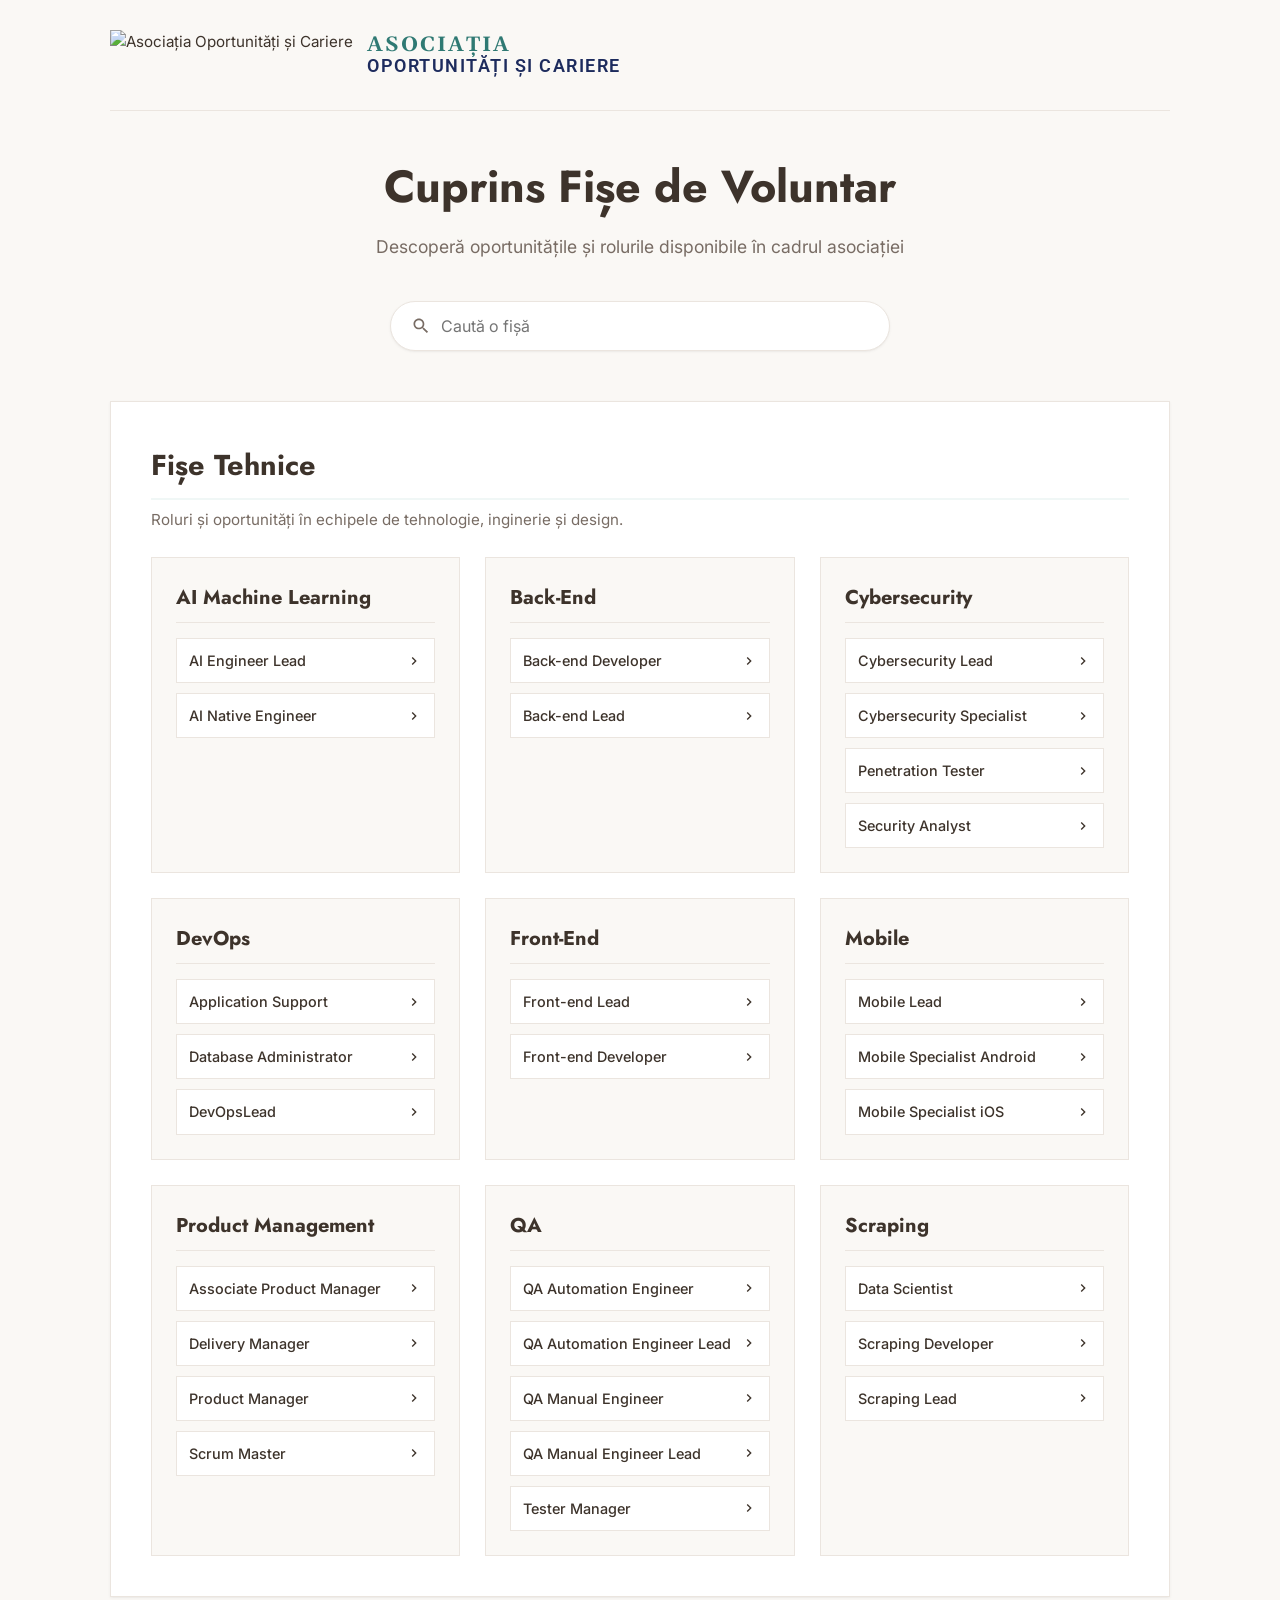
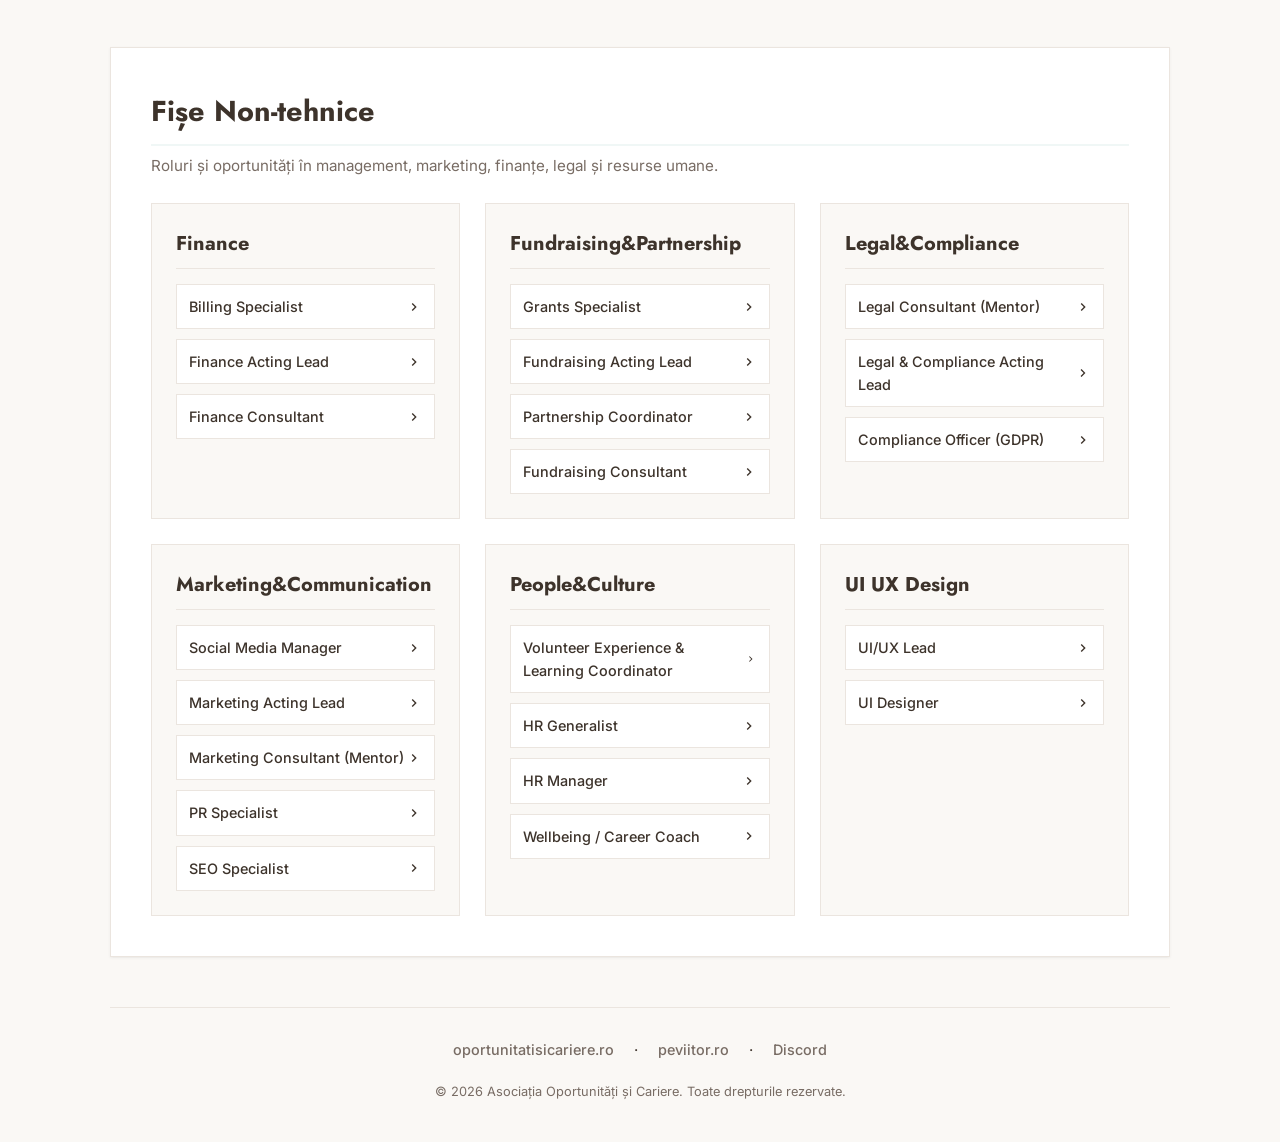
==== index.html @ 0ad71615 "Initial commit" ====
<!doctype html>
<html lang="ro">
  <head>
    <meta charset="UTF-8" />
    <meta name="viewport" content="width=device-width, initial-scale=1.0" />
    <title>
      Cuprins Fișe de Voluntar | Asociația Oportunități și Cariere
    </title>
    <meta
      name="description"
      content="Cuprinsul fișelor de voluntar din cadrul Asociației Oportunități și Cariere."
    />
    <link rel="preconnect" href="https://fonts.googleapis.com" />
    <link rel="preconnect" href="https://fonts.gstatic.com" crossorigin />
    <link
      href="https://fonts.googleapis.com/css2?family=Gelasio:wght@700&family=Inter:wght@300;400;500;600;700&family=Jost:wght@300;400;500;600;700&family=Roboto:wght@500;700&display=swap"
      rel="stylesheet"
    />
    <link rel="stylesheet" href="styles.css" />
  </head>
  <body class="toc-page-body">
    <div class="toc-container">
      <header class="main-header toc-header">
        <div class="header-left">
          <a
            href="https://oportunitatisicariere.ro"
            target="_blank"
            rel="noopener"
            class="brand-link"
          >
            <div class="brand-group">
              <img
                class="brand-logo"
                src="https://oportunitatisicariere.ro/assets/Header/logo.png"
                alt="Asociația Oportunități și Cariere"
              />
              <div class="brand-text">
                <span class="brand-first">ASOCIAȚIA</span>
                <span class="brand-second">OPORTUNITĂȚI ȘI CARIERE</span>
              </div>
            </div>
          </a>
        </div>
      </header>

      <main class="toc-main">
        <h1 class="toc-title">Cuprins Fișe de Voluntar</h1>
        <p class="toc-subtitle">
          Descoperă oportunitățile și rolurile disponibile în cadrul asociației
        </p>

        <!-- Search Bar -->
        <div class="search-container">
          <svg class="search-icon" viewBox="0 0 24 24">
            <path
              d="M15.5 14h-.79l-.28-.27C15.41 12.59 16 11.11 16 9.5 16 5.91 13.09 3 9.5 3S3 5.91 3 9.5 5.91 16 9.5 16c1.61 0 3.09-.59 4.23-1.57l.27.28v.79l5 4.99L20.49 19l-4.99-5zm-6 0C7.01 14 5 11.99 5 9.5S7.01 5 9.5 5 14 7.01 14 9.5 11.99 14 9.5 14z"
            />
          </svg>
          <input
            type="text"
            id="toc-search"
            placeholder="Caută o fișă"
            aria-label="Caută rol"
          />
        </div>

        <!-- TOC Grid -->
        <div class="toc-grid">
          <!-- Section 2: Fise Tech -->
          <section class="toc-section" id="section-voluntar-tech">
            <h2 class="toc-section-title">Fișe Tehnice</h2>
            <div class="toc-section-intro">
              Roluri și oportunități în echipele de tehnologie, inginerie și
              design.
            </div>
            <div class="toc-departments-grid" id="list-voluntar-tech">
              <!-- Rendered Dynamically as Dept Cards -->
            </div>
          </section>

          <!-- Section 3: Fise Nontech -->
          <section class="toc-section" id="section-voluntar-nontech">
            <h2 class="toc-section-title">Fișe Non-tehnice</h2>
            <div class="toc-section-intro">
              Roluri și oportunități în management, marketing, finanțe, legal și
              resurse umane.
            </div>
            <div class="toc-departments-grid" id="list-voluntar-nontech">
              <!-- Rendered Dynamically as Dept Cards -->
            </div>
          </section>
        </div>
      </main>

      <footer class="app-footer toc-footer">
        <div class="footer-links">
          <a
            href="https://oportunitatisicariere.ro"
            target="_blank"
            rel="noopener"
            >oportunitatisicariere.ro</a
          >
          <span class="divider">·</span>
          <a href="https://peviitor.ro" target="_blank" rel="noopener"
            >peviitor.ro</a
          >
          <span class="divider">·</span>
          <a
            href="https://discord.gg/oportunitati-si-cariere"
            target="_blank"
            rel="noopener"
            >Discord</a
          >
        </div>
        <div class="footer-copy">
          &copy; 2026 Asociația Oportunități și Cariere. Toate drepturile
          rezervate.
        </div>
      </footer>
    </div>

    <script>
      let jobsData = [];

      async function initTOC() {
        try {
          const res = await fetch("jobs.json");
          jobsData = await res.json();
          renderTOC(jobsData);

          // Add search listener
          document
            .getElementById("toc-search")
            .addEventListener("input", (e) => {
              const query = e.target.value.toLowerCase().trim();
              filterTOC(query);
            });
        } catch (err) {
          console.error("Error loading jobs data:", err);
        }
      }

      function renderTOC(data) {
        const listVoluntarTech = document.getElementById("list-voluntar-tech");
        const listVoluntarNontech = document.getElementById(
          "list-voluntar-nontech",
        );

        listVoluntarTech.innerHTML = "";
        listVoluntarNontech.innerHTML = "";

        function getDepts(jobs) {
          const depts = {};
          jobs.forEach((job) => {
            const d = job.department || "General";
            if (!depts[d]) depts[d] = [];
            depts[d].push(job);
          });
          return depts;
        }

        const voluntarTech = data.filter((j) => j.category === "Tech");
        const techDepts = getDepts(voluntarTech);
        Object.keys(techDepts)
          .sort()
          .forEach((dept) => {
            const deptCard = createDeptCard(dept, techDepts[dept]);
            listVoluntarTech.appendChild(deptCard);
          });

        const voluntarNontech = data.filter((j) => j.category === "Nontech");
        const nontechDepts = getDepts(voluntarNontech);
        Object.keys(nontechDepts)
          .sort()
          .forEach((dept) => {
            const deptCard = createDeptCard(dept, nontechDepts[dept]);
            listVoluntarNontech.appendChild(deptCard);
          });
      }

      function createDeptCard(deptName, jobs) {
        const card = document.createElement("div");
        card.className = "toc-dept-card";
        card.dataset.dept = deptName;

        const h3 = document.createElement("h3");
        h3.className = "toc-dept-title";
        h3.textContent = deptName;
        card.appendChild(h3);

        const listDiv = document.createElement("div");
        listDiv.className = "toc-dept-list";

        jobs.forEach((job) => {
          const item = document.createElement("a");
          item.href = `fisa_voluntar.html?job=${job.id}`;
          item.className = "toc-dept-item";

          item.dataset.searchable = (job.title + " " + deptName).toLowerCase();
          item.innerHTML = `
            <span class="toc-dept-item-title">${job.title}</span>
            <svg class="toc-arrow-icon-small" viewBox="0 0 24 24">
              <path d="M8.59 16.59L13.17 12 8.59 7.41 10 6l6 6-6 6-1.41-1.41z"/>
            </svg>
          `;
          listDiv.appendChild(item);
        });

        card.appendChild(listDiv);
        return card;
      }

      function filterTOC(query) {
        const techCards = document.querySelectorAll(
          "#list-voluntar-tech .toc-dept-card",
        );
        let visibleTech = 0;
        techCards.forEach((card) => {
          const items = card.querySelectorAll(".toc-dept-item");
          let visibleItems = 0;
          items.forEach((item) => {
            const searchStr = item.dataset.searchable;
            if (searchStr.includes(query)) {
              item.style.display = "flex";
              visibleItems++;
            } else {
              item.style.display = "none";
            }
          });
          if (visibleItems > 0 || query === "") {
            card.style.display = "block";
            visibleTech++;
          } else {
            card.style.display = "none";
          }
        });
        document.getElementById("section-voluntar-tech").style.display =
          visibleTech > 0 || query === "" ? "block" : "none";

        const nontechCards = document.querySelectorAll(
          "#list-voluntar-nontech .toc-dept-card",
        );
        let visibleNontech = 0;
        nontechCards.forEach((card) => {
          const items = card.querySelectorAll(".toc-dept-item");
          let visibleItems = 0;
          items.forEach((item) => {
            const searchStr = item.dataset.searchable;
            if (searchStr.includes(query)) {
              item.style.display = "flex";
              visibleItems++;
            } else {
              item.style.display = "none";
            }
          });
          if (visibleItems > 0 || query === "") {
            card.style.display = "block";
            visibleNontech++;
          } else {
            card.style.display = "none";
          }
        });
        document.getElementById("section-voluntar-nontech").style.display =
          visibleNontech > 0 || query === "" ? "block" : "none";
      }

      window.addEventListener("DOMContentLoaded", initTOC);
    </script>
  </body>
</html>
---- styles.css ----
:root {
  --bg-main: #faf8f5;
  --bg-card: #ffffff;
  --color-primary: #2f7973;
  --color-primary-light: #f0f7f6;
  --color-secondary: #3d332b;
  --color-secondary-light: #f4efea;
  --color-text-dark: #3d332b;
  --color-text-muted: #786c64;
  --color-border: #ebe5df;
  --color-accent: #f4a261;
  --color-accent-light: #fef6ee;
  --color-subtle-tone: #e9d8a6;
  --font-brand: "Jost", sans-serif;
  --font-body: "Inter", sans-serif;
  --shadow-sm:
    0 1px 3px 0 rgba(0, 0, 0, 0.05), 0 1px 2px -1px rgba(0, 0, 0, 0.05);
  --shadow-md:
    0 4px 6px -1px rgba(0, 0, 0, 0.05), 0 2px 4px -2px rgba(0, 0, 0, 0.05);
  --shadow-lg:
    0 10px 15px -3px rgba(0, 0, 0, 0.05), 0 4px 6px -4px rgba(0, 0, 0, 0.05);
  --transition-base: all 0.25s cubic-bezier(0.4, 0, 0.2, 1);
}

* {
  margin: 0;
  padding: 0;
  box-sizing: border-box;
}

body {
  font-family: var(--font-body);
  background-color: #eef0f2;
  color: var(--color-text-dark);
  line-height: 1.6;
  font-size: 0.95rem;
  min-height: 100vh;
  display: flex;
  flex-direction: column;
  padding-left: 50px;
  align-items: center;
}

.left-dock-bar {
  position: fixed;
  top: 0;
  left: 0;
  width: 50px;
  height: 100dvh;
  background: var(--bg-card);
  border-right: 1px solid var(--color-border);
  display: flex;
  flex-direction: column;
  align-items: center;
  justify-content: space-between;
  padding: 15px 0;
  z-index: 98;
}

.app-container {
  max-width: 1024px;
  width: 100%;
  margin: 40px auto;
  padding: 50px 60px;
  background: #ffffff;
  box-shadow: 0 4px 15px rgba(0, 0, 0, 0.05);
  border-radius: 0;
  flex-grow: 1;
  display: flex;
  flex-direction: column;
  gap: 0;
  border: 1px solid var(--color-border);
}

@media (max-width: 968px) {
  .app-container {
    margin: 0;
    padding: 30px 20px;
    border: none;
    box-shadow: none;
  }
}

.main-header {
  background: none;
  border: none;
  border-radius: 0;
  padding: 0 0 25px 0;
  display: flex;
  justify-content: space-between;
  align-items: center;
  box-shadow: none;
}

.header-left {
  display: flex;
  align-items: center;
  gap: 15px;
}

@media (max-width: 640px) {
  .main-header {
    flex-direction: column;
    gap: 15px;
    text-align: center;
    padding: 20px;
  }
}

.brand-group {
  display: flex;
  align-items: center;
  gap: 14px;
}

@media (max-width: 640px) {
  .brand-group {
    flex-direction: column;
    gap: 8px;
  }
}

.brand-logo {
  height: 50px;
  width: auto;
}

.brand-text {
  display: flex;
  flex-direction: column;
  justify-content: space-between;
  text-align: left;
}

@media (max-width: 640px) {
  .brand-text {
    text-align: center;
  }
}

.brand-first {
  font-family: "Gelasio", serif;
  font-size: 1.3rem;
  font-weight: 700;
  color: #2f7973;
  letter-spacing: 2px;
  line-height: 1.1;
}

.brand-second {
  font-family: "Roboto", sans-serif;
  font-size: 1.1rem;
  font-weight: 600;
  color: #1d2b5d;
  letter-spacing: 1.5px;
  line-height: 1.1;
  text-transform: uppercase;
}

.brand-link {
  text-decoration: none;
  color: inherit;
  outline: none;
}

.sidebar {
  position: fixed;
  top: 0;
  left: 0;
  height: 100dvh;
  width: 280px;
  background: var(--bg-card);
  border-right: 1px solid var(--color-border);
  box-shadow: var(--shadow-lg);
  z-index: 100;
  transform: translateX(-100%);
  transition: transform 0.3s cubic-bezier(0.4, 0, 0.2, 1);
  padding: 20px;
  display: flex;
  flex-direction: column;
  gap: 20px;
}

.sidebar.open {
  transform: translateX(0);
}

@media (max-width: 640px) {
  .sidebar {
    width: 100%;
  }
}

.sidebar-overlay {
  position: fixed;
  top: 0;
  left: 0;
  width: 100%;
  height: 100%;
  background-color: rgba(61, 51, 43, 0.4);
  z-index: 99;
  opacity: 0;
  pointer-events: none;
  transition: opacity 0.3s ease;
}

.sidebar-overlay.active {
  opacity: 1;
  pointer-events: auto;
}

.sidebar-toggle-btn,
.sidebar-close-btn,
.dock-action-btn {
  background: none;
  border: none;
  cursor: pointer;
  padding: 8px;
  display: flex;
  align-items: center;
  justify-content: center;
  color: var(--color-secondary);
  border-radius: 8px;
  transition: var(--transition-base);
}

.sidebar-toggle-btn:hover,
.sidebar-close-btn:hover,
.dock-action-btn:hover {
  background-color: var(--color-primary-light);
  color: var(--color-primary);
}

.sidebar-toggle-btn svg,
.sidebar-close-btn svg,
.dock-action-btn svg {
  width: 24px;
  height: 24px;
  fill: currentColor;
}

.dock-action-btn {
  position: relative;
}

.dock-action-btn::after {
  content: attr(data-tooltip);
  position: absolute;
  left: 60px;
  top: 50%;
  transform: translateY(-50%) scale(0.9);
  background-color: var(--color-secondary);
  color: #ffffff;
  padding: 6px 12px;
  font-size: 0.75rem;
  font-family: var(--font-body);
  font-weight: 500;
  white-space: nowrap;
  border-radius: 4px;
  pointer-events: none;
  opacity: 0;
  transition: all 0.2s cubic-bezier(0.4, 0, 0.2, 1);
  box-shadow: var(--shadow-md);
  z-index: 999;
}

.dock-action-btn:hover::after {
  opacity: 1;
  transform: translateY(-50%) scale(1);
}

.sidebar-footer {
  margin-top: auto;
}

.sidebar-action-btn {
  width: 100%;
  background-color: var(--color-secondary);
  color: #ffffff;
  border: none;
  padding: 12px;
  display: flex;
  align-items: center;
  justify-content: center;
  gap: 8px;
  cursor: pointer;
  font-family: var(--font-body);
  font-size: 0.9rem;
  font-weight: 600;
  border-radius: 8px;
  transition: var(--transition-base);
}

.sidebar-action-btn:hover {
  background-color: var(--color-primary);
}

.sidebar-action-btn svg {
  width: 20px;
  height: 20px;
  fill: currentColor;
}

.sidebar-header {
  display: flex;
  justify-content: space-between;
  align-items: center;
  padding-bottom: 12px;
}

.sidebar-brand-title {
  font-family: var(--font-brand);
  font-size: 1.1rem;
  font-weight: 700;
  color: var(--color-secondary);
  text-transform: uppercase;
  letter-spacing: 1px;
}

.nav-card {
  background: none;
  border: none;
  padding: 0;
  box-shadow: none;
  flex: 1;
  overflow-y: auto;
  margin-bottom: 20px;
  padding-right: 5px;
}

.nav-card::-webkit-scrollbar {
  width: 4px;
}

.nav-card::-webkit-scrollbar-track {
  background: transparent;
}

.nav-card::-webkit-scrollbar-thumb {
  background-color: var(--color-primary-light);
  border-radius: 10px;
}

.nav-card::-webkit-scrollbar-thumb:hover {
  background-color: var(--color-primary);
}

.nav-title {
  font-family: var(--font-brand);
  font-size: 1rem;
  font-weight: 700;
  color: var(--color-secondary);
  margin-bottom: 15px;
  text-transform: uppercase;
  letter-spacing: 1px;
  border-bottom: 2px solid var(--color-primary-light);
  padding-bottom: 8px;
}

.nav-list {
  list-style: none;
  display: flex;
  flex-direction: column;
  gap: 8px;
}

.nav-item a {
  display: block;
  padding: 10px 14px;
  text-decoration: none;
  color: var(--color-text-dark);
  font-weight: 500;
  font-size: 0.9rem;
  border-radius: 8px;
  transition: color 0.2s ease;
  border-left: 1px solid transparent;
}

.nav-item a:hover {
  background-color: transparent;
  color: var(--color-primary);
  border-left-color: transparent;
  padding-left: 14px;
}

.nav-item.active a {
  background-color: var(--color-primary-light);
  color: var(--color-primary);
  border-left: 1px solid var(--color-primary);
  font-weight: 600;
}

.nav-icon {
  width: 18px;
  height: 18px;
  fill: currentColor;
}

.content-area {
  display: flex;
  flex-direction: column;
  gap: 25px;
}

.hero-card {
  background: none;
  border: none;
  border-bottom: 1px solid var(--color-border);
  border-radius: 0;
  padding: 30px 0;
  box-shadow: none;
  position: relative;
  overflow: hidden;
}

.job-title-badge {
  display: inline-block;
  font-size: 0.75rem;
  font-weight: 700;
  color: var(--color-primary);
  background-color: var(--color-primary-light);
  padding: 4px 12px;
  border-radius: 20px;
  text-transform: uppercase;
  letter-spacing: 1px;
  margin-bottom: 12px;
}

.job-main-title {
  font-family: var(--font-brand);
  font-size: 2rem;
  font-weight: 700;
  color: var(--color-secondary);
  margin-bottom: 20px;
  line-height: 1.2;
}

.meta-grid {
  display: grid;
  grid-template-columns: repeat(3, 1fr);
  gap: 20px 15px;
  border-top: 1px solid var(--color-border);
  padding-top: 20px;
}

@media (max-width: 768px) {
  .meta-grid {
    grid-template-columns: repeat(2, 1fr);
  }
}

@media (max-width: 480px) {
  .meta-grid {
    grid-template-columns: 1fr;
  }
}

.meta-item {
  display: flex;
  flex-direction: column;
  gap: 4px;
}

.meta-label {
  font-size: 0.75rem;
  text-transform: uppercase;
  letter-spacing: 0.5px;
  color: #a8a29e;
  font-weight: 600;
}

.meta-value {
  font-size: 0.95rem;
  color: var(--color-text-muted);
  font-weight: 500;
}

.role-title-item .meta-value {
  font-weight: 800;
  color: var(--color-secondary);
}

.section-card {
  background: none;
  border: none;
  border-bottom: 1px solid var(--color-border);
  border-radius: 0;
  padding: 35px 0;
  box-shadow: none;
  transition: none;
}

.content-area > .section-card:last-child {
  border-bottom: none;
}

.section-card:hover {
  box-shadow: none;
  border-color: var(--color-border);
}

.section-title {
  font-family: var(--font-brand);
  font-size: 1.25rem;
  font-weight: 700;
  color: var(--color-secondary);
  margin-bottom: 18px;
  display: flex;
  align-items: center;
  gap: 10px;
}

.section-title svg {
  width: 22px;
  height: 22px;
  fill: var(--color-primary);
}

.purpose-box {
  background-color: #fdfbf7;
  border-left: 1px solid var(--color-primary);
  padding: 20px;
  border-radius: 0;
  font-size: 1.05rem;
  color: var(--color-text-dark);
  font-weight: 400;
}

.responsibilities-list,
.skills-list {
  list-style: none;
  display: flex;
  flex-direction: column;
  gap: 12px;
}

.list-item {
  display: flex;
  gap: 12px;
  align-items: flex-start;
}

.bullet-icon {
  flex-shrink: 0;
  margin-top: 3px;
  color: var(--color-primary);
}

.bullet-icon svg {
  width: 18px;
  height: 18px;
  fill: currentColor;
}

.list-content {
  color: var(--color-text-dark);
}

.skills-columns {
  display: grid;
  grid-template-columns: 1fr;
  gap: 24px;
}

@media (max-width: 768px) {
  .skills-columns {
    grid-template-columns: 1fr;
    gap: 20px;
  }
}

.skills-column-title {
  font-size: 0.85rem;
  font-weight: 700;
  text-transform: uppercase;
  letter-spacing: 0.5px;
  color: var(--color-text-muted);
  margin-bottom: 12px;
  border-bottom: 1px solid var(--color-border);
  padding-bottom: 6px;
}

.competencies-grid {
  display: grid;
  grid-template-columns: repeat(auto-fill, minmax(280px, 1fr));
  gap: 15px;
}

@media (max-width: 640px) {
  .competencies-grid {
    grid-template-columns: 1fr;
  }
}

.competency-card {
  background-color: var(--bg-main);
  border: 1px solid var(--color-border);
  border-radius: 8px;
  padding: 16px;
  display: flex;
  gap: 12px;
  transition: var(--transition-base);
}

.competency-card:hover {
  background-color: var(--color-primary-light);
}

.competency-icon {
  color: var(--color-primary);
  flex-shrink: 0;
}

.competency-text {
  font-weight: 500;
  color: var(--color-text-dark);
  font-size: 0.9rem;
}

.note-box {
  background-color: #fdfbf7;
  border-left: 1px solid var(--color-primary);
  padding: 20px;
  border-radius: 0;
  font-size: 0.95rem;
  color: var(--color-text-dark);
  font-weight: 400;
}

.note-text {
  color: var(--color-text-dark);
  font-size: 0.95rem;
}

.app-footer {
  padding: 30px 0 0 0;
  margin-top: 40px;
  display: flex;
  flex-direction: column;
  align-items: center;
  gap: 20px;
}

.footer-links {
  display: flex;
  gap: 20px;
  justify-content: center;
  flex-wrap: wrap;
}

.footer-links a {
  color: var(--color-text-muted);
  text-decoration: none;
  font-size: 0.9rem;
  font-weight: 500;
  transition: var(--transition-base);
}

.footer-links a:hover {
  color: var(--color-primary);
}

.footer-copy {
  font-size: 0.8rem;
  color: var(--color-text-muted);
  text-align: center;
}

.section-card,
.purpose-box,
.note-box,
.competency-card {
  page-break-inside: avoid;
  break-inside: avoid;
}

@media print {
  @page {
    size: A4;
    margin: 0;
  }

  * {
    -webkit-print-color-adjust: exact !important;
    print-color-adjust: exact !important;
  }

  .left-dock-bar,
  .sidebar,
  .sidebar-overlay {
    display: none !important;
  }

  body {
    padding: 20mm 20mm !important;
    background-color: #ffffff !important;
  }

  .app-container {
    margin: 0 !important;
    border: none !important;
    box-shadow: none !important;
    width: 100% !important;
    max-width: 100% !important;
    padding: 0 !important;
  }

  .section-card,
  .purpose-box,
  .note-box,
  .competency-card {
    page-break-inside: avoid !important;
    break-inside: avoid !important;
  }
}

/* TOC (Table of Contents) Portal Styles */
.toc-page-body {
  padding-left: 0 !important;
  background-color: var(--bg-main) !important;
}

.toc-container {
  width: 100%;
  max-width: 1100px;
  margin: 0 auto;
  padding: 0 20px 40px 20px;
}

.toc-header {
  border-bottom: 1px solid var(--color-border);
  padding: 30px 0 !important;
  margin-bottom: 40px;
}

.toc-main {
  text-align: center;
}

.toc-title {
  font-family: var(--font-brand);
  font-size: 2.8rem;
  font-weight: 700;
  color: var(--color-secondary);
  margin-bottom: 10px;
}

.toc-subtitle {
  font-size: 1.1rem;
  color: var(--color-text-muted);
  margin-bottom: 40px;
}

/* Search Box */
.search-container {
  position: relative;
  max-width: 500px;
  margin: 0 auto 50px auto;
  box-shadow: var(--shadow-sm);
  border-radius: 50px;
  overflow: hidden;
  border: 1px solid var(--color-border);
  background: var(--bg-card);
  transition: var(--transition-base);
}

.search-container:focus-within {
  border-color: var(--color-primary);
  box-shadow: var(--shadow-md);
}

.search-icon {
  position: absolute;
  left: 20px;
  top: 50%;
  transform: translateY(-50%);
  width: 20px;
  height: 20px;
  fill: var(--color-text-muted);
}

#toc-search {
  width: 100%;
  padding: 14px 20px 14px 50px;
  border: none;
  outline: none;
  font-size: 1rem;
  font-family: var(--font-body);
  color: var(--color-text-dark);
  background: transparent;
}

/* TOC Sections Grid */
.toc-grid {
  display: flex;
  flex-direction: column;
  gap: 50px;
  text-align: left;
}

.toc-section {
  background: var(--bg-card);
  border: 1px solid var(--color-border);
  padding: 40px;
  box-shadow: var(--shadow-sm);
  transition: var(--transition-base);
}

.toc-section-title {
  font-family: var(--font-brand);
  font-size: 1.8rem;
  color: var(--color-secondary);
  margin-bottom: 8px;
  border-bottom: 2px solid var(--color-primary-light);
  padding-bottom: 10px;
}

.toc-section-intro {
  color: var(--color-text-muted);
  font-size: 0.95rem;
  margin-bottom: 25px;
}

/* TOC Lists & Cards */
.toc-list {
  display: grid;
  grid-template-columns: repeat(auto-fill, minmax(300px, 1fr));
  gap: 15px;
}

.toc-job-item {
  display: flex;
  justify-content: space-between;
  align-items: center;
  padding: 16px 20px;
  background: var(--bg-main);
  border: 1px solid var(--color-border);
  border-left: 4px solid var(--color-primary);
  text-decoration: none;
  color: var(--color-text-dark);
  transition: var(--transition-base);
}

.toc-job-item:hover {
  transform: translateY(-2px);
  box-shadow: var(--shadow-md);
  background: #ffffff;
}

.toc-job-info {
  display: flex;
  flex-direction: column;
  gap: 4px;
}

.toc-job-title {
  font-weight: 700;
  font-size: 1.05rem;
  color: var(--color-text-dark);
}

.toc-job-meta {
  font-size: 0.8rem;
  color: var(--color-text-muted);
}

.toc-arrow-icon {
  width: 24px;
  height: 24px;
  fill: var(--color-primary);
  transition: var(--transition-base);
}

.toc-job-item:hover .toc-arrow-icon {
  transform: translateX(4px);
}

/* Departments Grid */
.toc-departments-grid {
  display: grid;
  grid-template-columns: repeat(auto-fill, minmax(300px, 1fr));
  gap: 25px;
}

.toc-dept-card {
  background: var(--bg-main);
  border: 1px solid var(--color-border);
  padding: 24px;
  display: flex;
  flex-direction: column;
  gap: 15px;
  transition: var(--transition-base);
}

.toc-dept-title {
  font-family: var(--font-brand);
  font-size: 1.25rem;
  color: var(--color-secondary);
  border-bottom: 1px solid var(--color-border);
  padding-bottom: 8px;
}

.toc-dept-list {
  display: flex;
  flex-direction: column;
  gap: 10px;
}

.toc-dept-item {
  display: flex;
  justify-content: space-between;
  align-items: center;
  padding: 10px 12px;
  background: var(--bg-card);
  border: 1px solid var(--color-border);
  text-decoration: none;
  color: var(--color-text-dark);
  font-size: 0.9rem;
  font-weight: 500;
  transition: var(--transition-base);
}

.toc-dept-item:hover {
  color: var(--color-primary);
  border-color: var(--color-primary);
}

.toc-arrow-icon-small {
  width: 16px;
  height: 16px;
  fill: currentColor;
}

.toc-footer {
  margin-top: 50px;
  border-top: 1px solid var(--color-border);
  padding-top: 30px;
}

/* Sidebar Custom Elements */
.back-to-toc-btn {
  display: flex;
  align-items: center;
  gap: 10px;
  padding: 10px 14px;
  margin: 10px 0 20px 0;
  color: var(--color-primary);
  background-color: var(--color-primary-light);
  border-radius: 8px;
  text-decoration: none;
  font-weight: 600;
  font-size: 0.9rem;
  transition: var(--transition-base);
  border: 1px solid var(--color-primary-light);
}

.back-to-toc-btn:hover {
  background-color: var(--color-primary);
  color: #ffffff;
  border-color: var(--color-primary);
}

.back-icon {
  width: 18px;
  height: 18px;
  fill: currentColor;
}

.nav-group-header {
  font-size: 0.7rem;
  font-weight: 700;
  text-transform: uppercase;
  letter-spacing: 1px;
  color: var(--color-text-muted);
  margin-top: 25px;
  margin-bottom: 8px;
  padding: 5px 14px 2px 14px;
  border-bottom: 1px solid var(--color-border);
}

/* Volunteer Details Grid */
.volunteer-details-grid {
  display: grid;
  grid-template-columns: repeat(auto-fit, minmax(280px, 1fr));
  gap: 25px;
  margin-top: 20px;
}

.detail-block {
  background-color: var(--bg-main);
  border: 1px solid var(--color-border);
  padding: 20px;
}

.detail-block .skills-column-title {
  margin-bottom: 15px;
}

.skills-columns-inner {
  display: grid;
  grid-template-columns: 1fr 1fr;
  gap: 20px;
}

.toc-dept-item-info {
  display: flex;
  flex-direction: column;
  gap: 4px;
}

.toc-dept-item-badge {
  font-size: 0.65rem;
  font-weight: 600;
  padding: 2px 6px;
  border-radius: 4px;
  display: inline-block;
  align-self: flex-start;
}

.toc-badge-post {
  background-color: var(--color-primary-light);
  color: var(--color-primary);
}

.toc-badge-vol {
  background-color: var(--color-secondary-light);
  color: var(--color-secondary);
}

@media (max-width: 640px) {
  .toc-title {
    font-size: 2rem;
  }
  .toc-section {
    padding: 20px;
  }
  .toc-departments-grid {
    grid-template-columns: 1fr;
  }
  .toc-list {
    grid-template-columns: 1fr;
  }
  .skills-columns-inner {
    grid-template-columns: 1fr;
  }
}
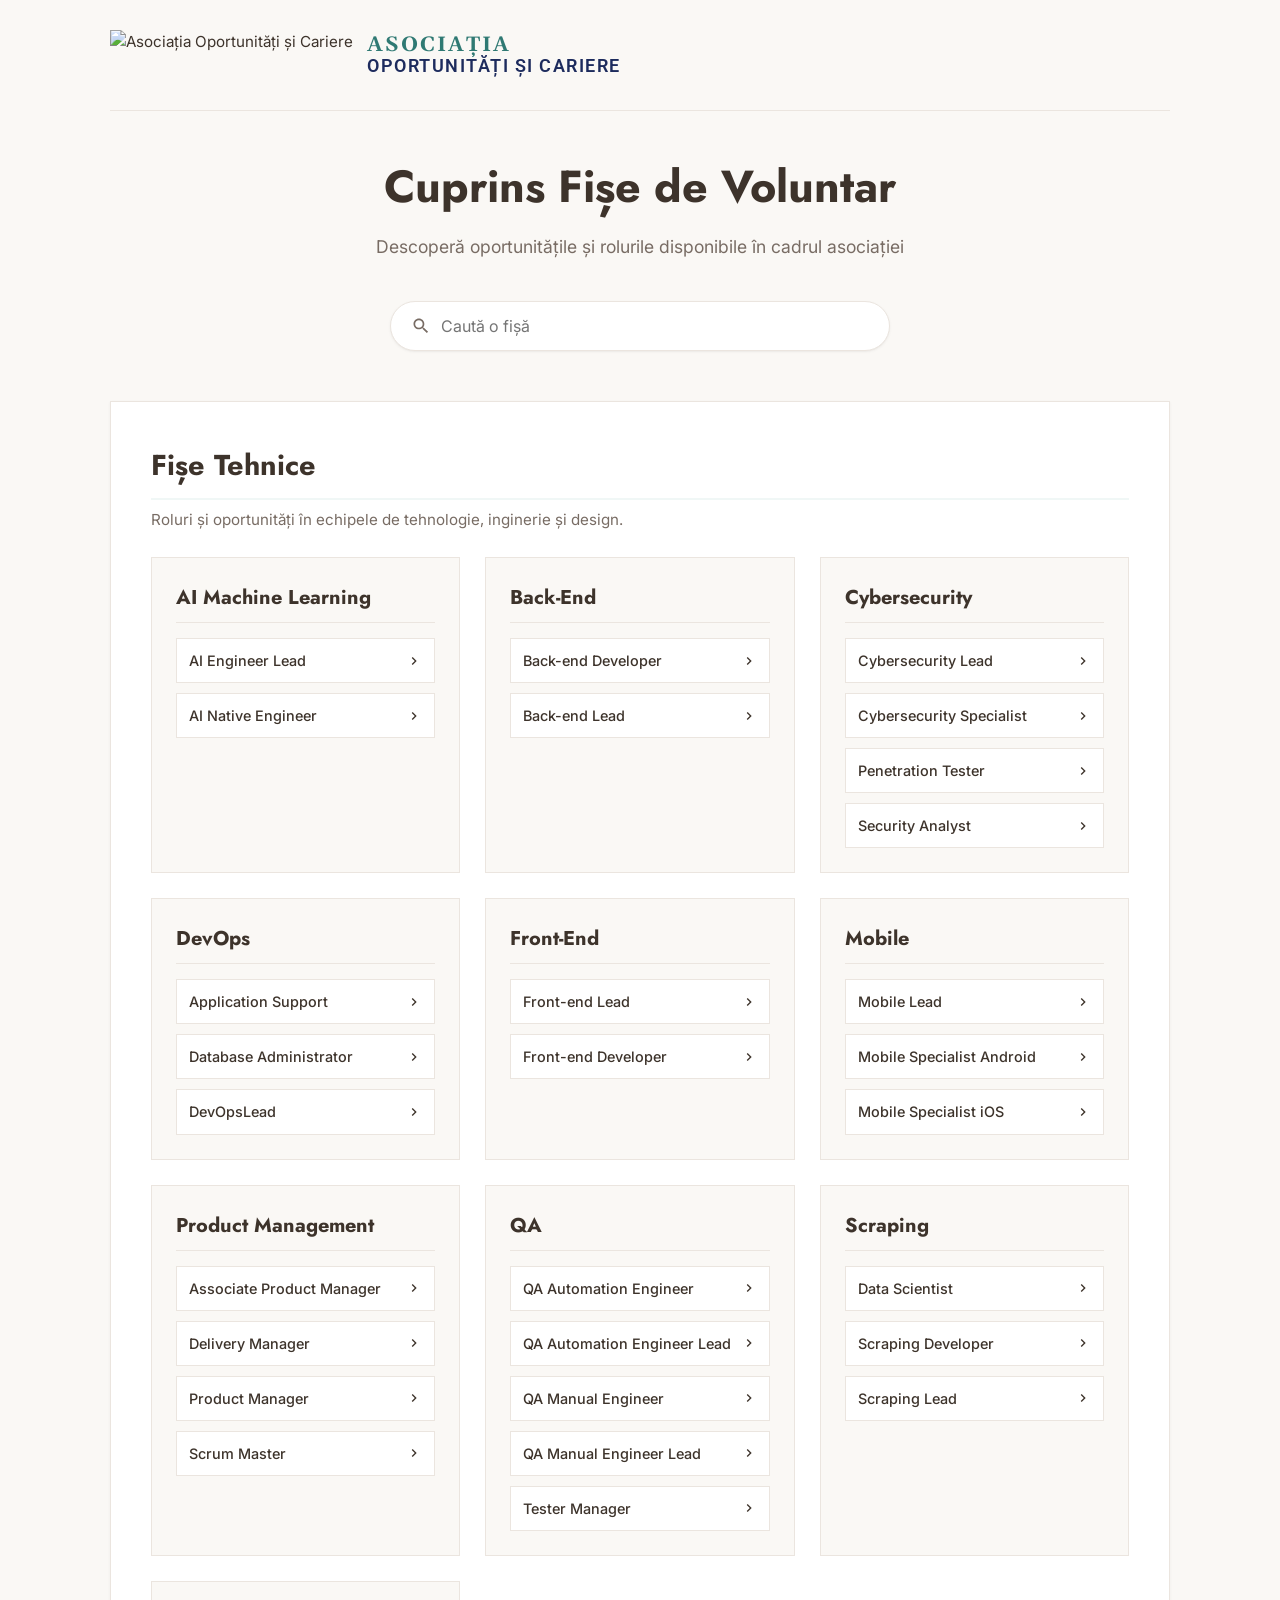
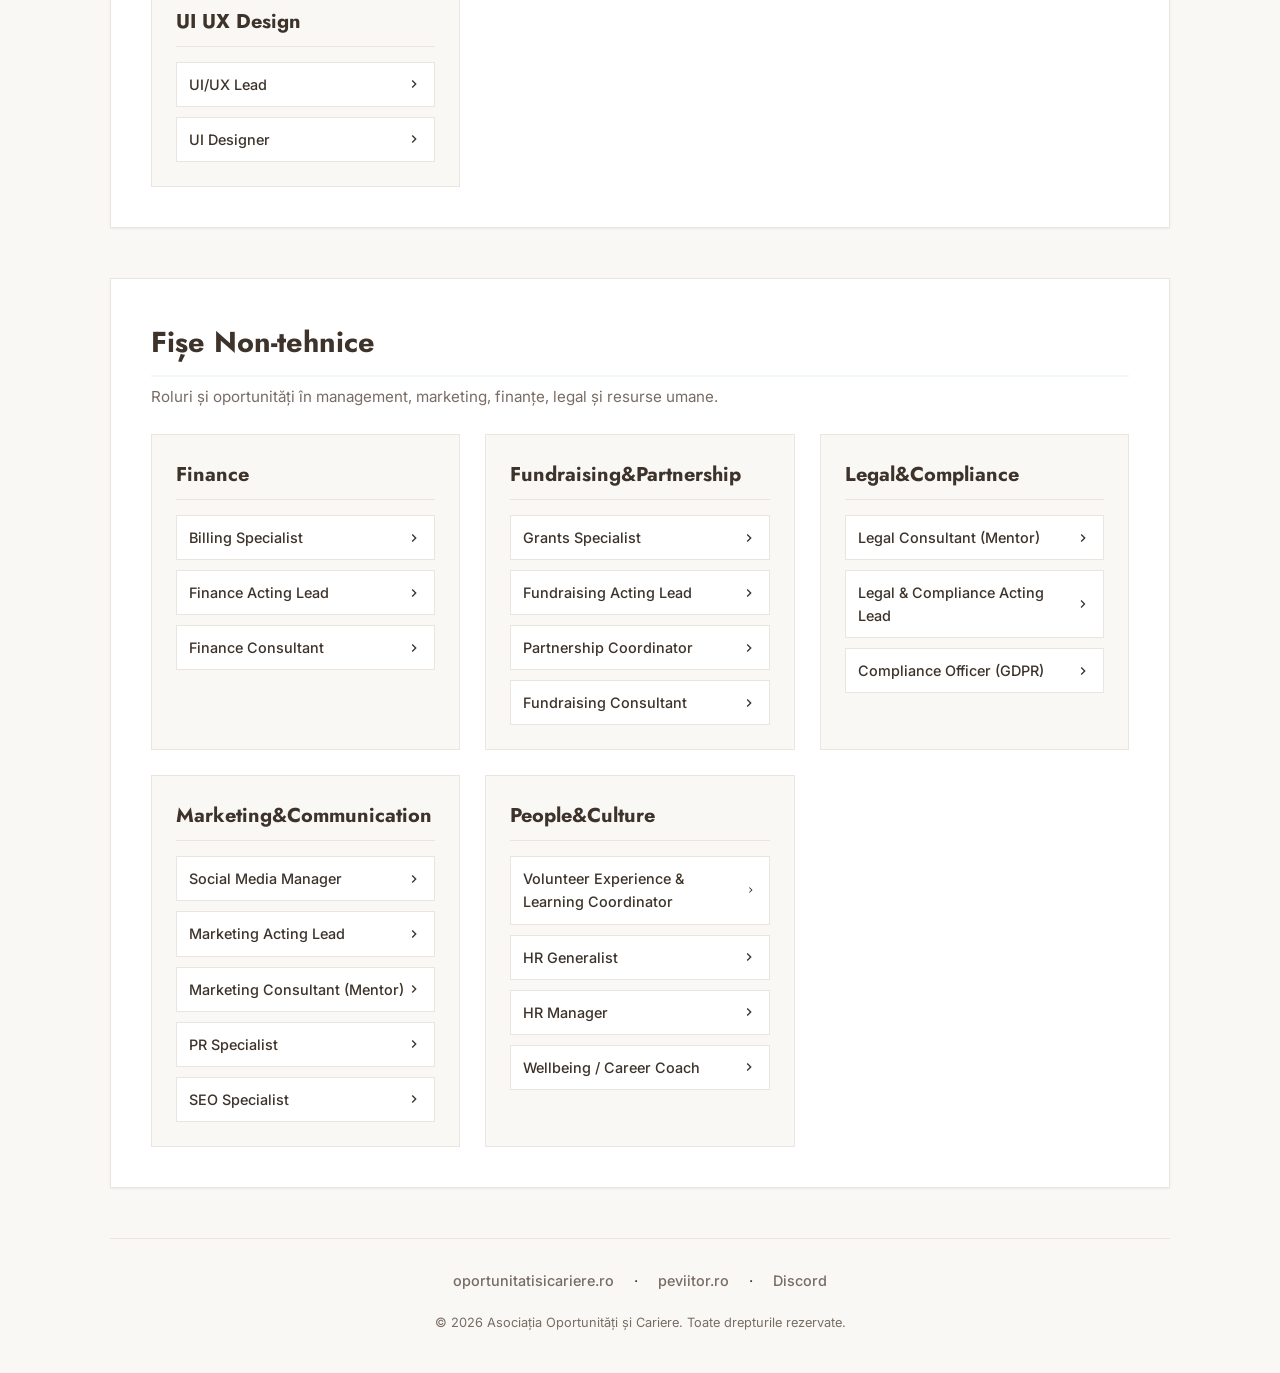
==== commit fd17df53: "Meta-data and text corrections" ====
--- a/index.html
+++ b/index.html
@@ -6,10 +6,42 @@
     <title>
       Cuprins Fișe de Voluntar | Asociația Oportunități și Cariere
     </title>
+    <meta name="author" content="Asociația Oportunități și Cariere" />
     <meta
       name="description"
-      content="Cuprinsul fișelor de voluntar din cadrul Asociației Oportunități și Cariere."
-    />
+      content="Catalogul oficial al fișelor de voluntar din cadrul Asociației Oportunități și Cariere. Descoperă rolurile disponibile, responsabilitățile și competențele dezvoltate."
+    />
+
+    <!-- Open Graph / Facebook -->
+    <meta property="og:type" content="website" />
+    <meta
+      property="og:title"
+      content="Cuprins Fișe de Voluntar | Asociația Oportunități și Cariere"
+    />
+    <meta
+      property="og:description"
+      content="Catalogul oficial al fișelor de voluntar din cadrul Asociației Oportunități și Cariere. Descoperă rolurile disponibile, responsabilitățile și competențele dezvoltate."
+    />
+    <meta
+      property="og:image"
+      content="https://peviitor-ro.github.io/oportunitatisicariere_web/assets/OpenGraph/og-image.png"
+    />
+
+    <!-- Twitter Card -->
+    <meta name="twitter:card" content="summary_large_image" />
+    <meta
+      name="twitter:title"
+      content="Cuprins Fișe de Voluntar | Asociația Oportunități și Cariere"
+    />
+    <meta
+      name="twitter:description"
+      content="Catalogul oficial al fișelor de voluntar din cadrul Asociației Oportunități și Cariere. Descoperă rolurile disponibile, responsabilitățile și competențele dezvoltate."
+    />
+    <meta
+      name="twitter:image"
+      content="https://peviitor-ro.github.io/oportunitatisicariere_web/assets/OpenGraph/og-image.png"
+    />
+
     <link rel="preconnect" href="https://fonts.googleapis.com" />
     <link rel="preconnect" href="https://fonts.gstatic.com" crossorigin />
     <link
